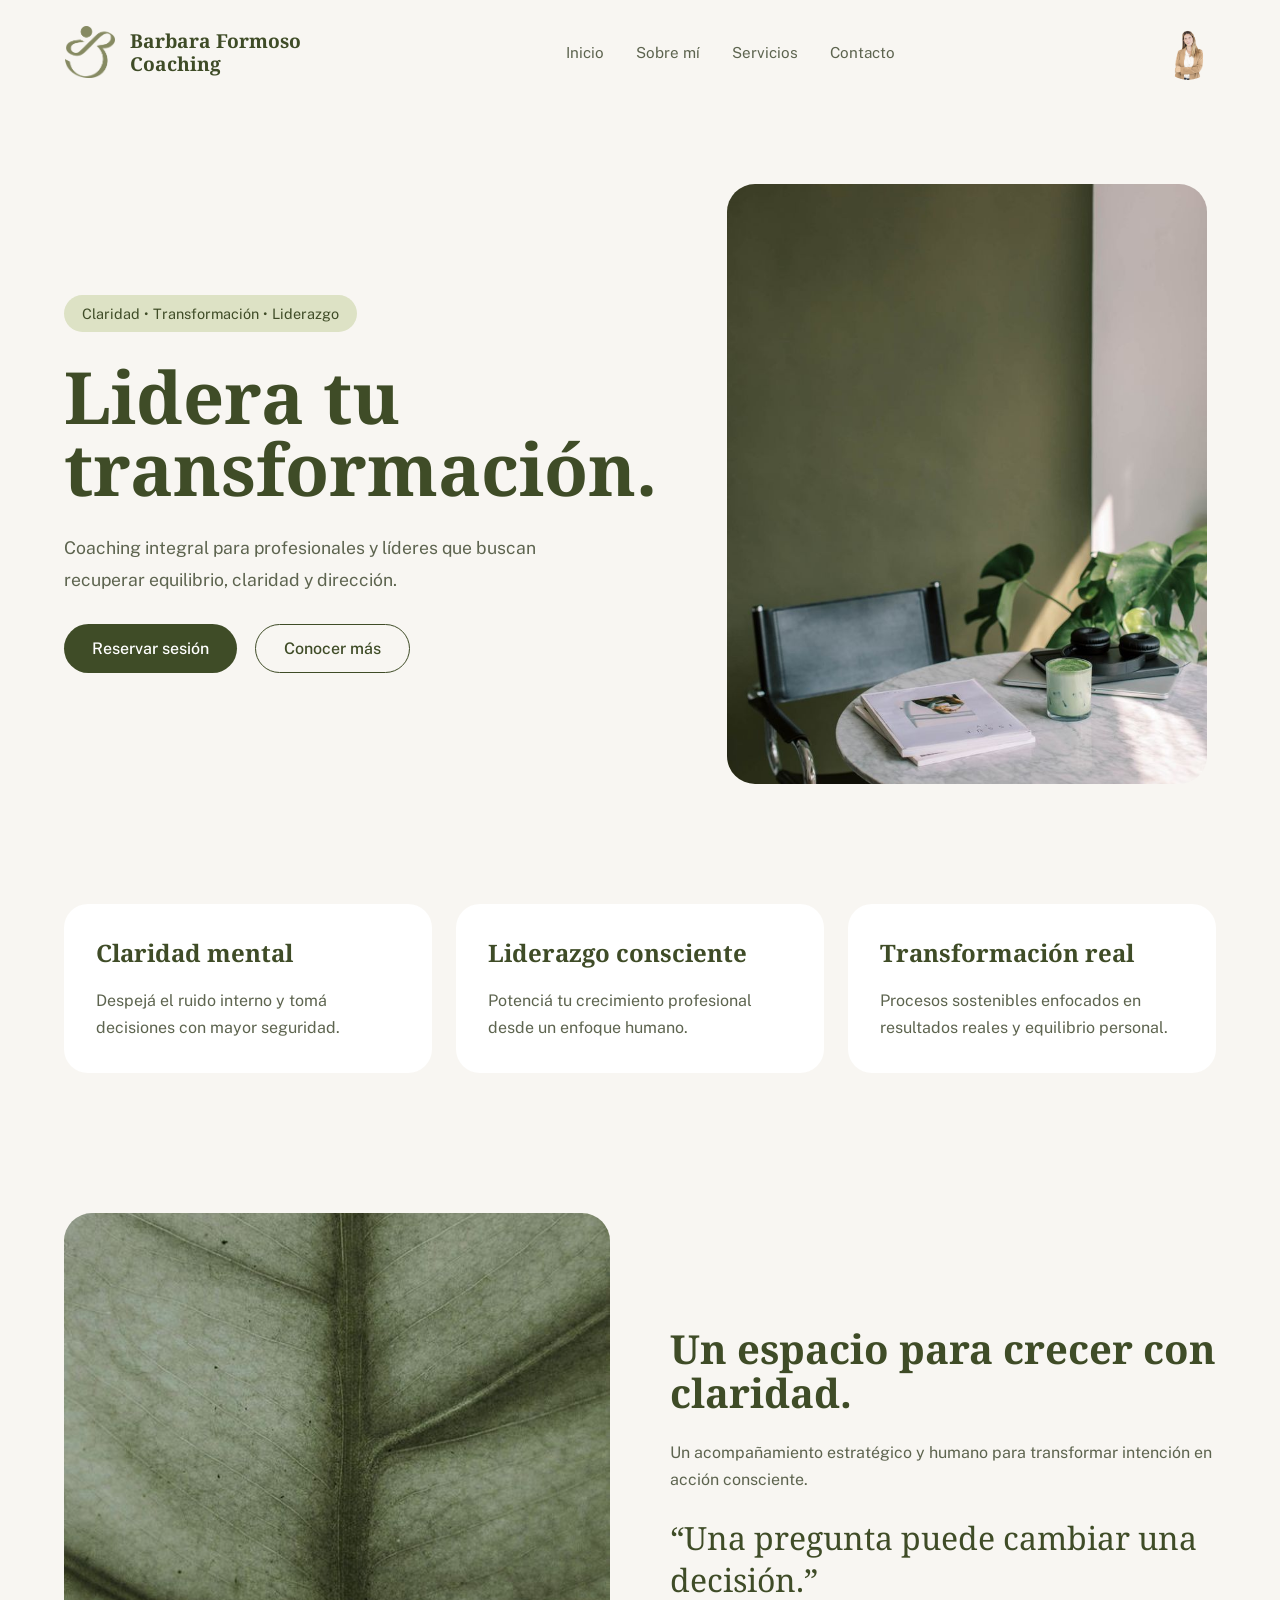
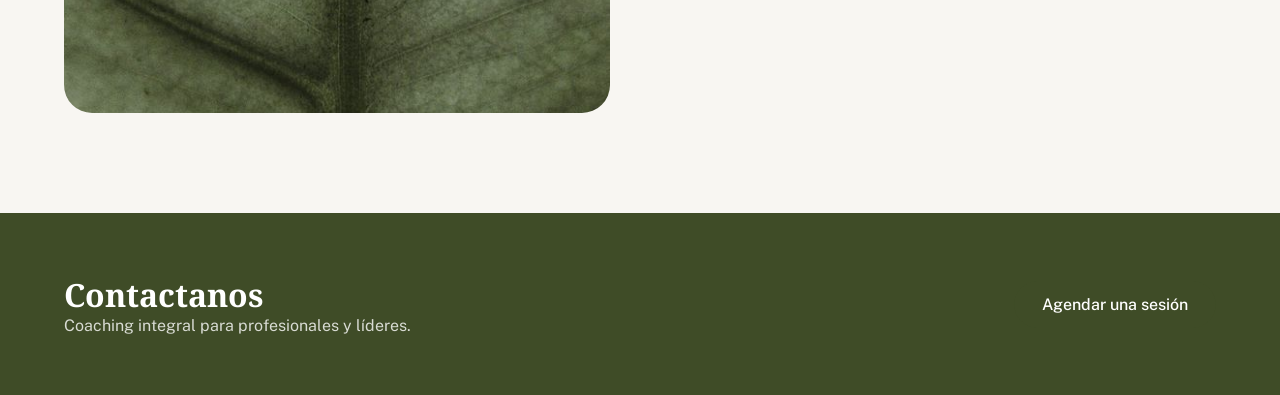
==== index.html @ d47ff6d8 "landing - primera version" ====
<!doctype html>
<html lang="es">
  <head>
    <meta charset="UTF-8" />
    <meta name="viewport" content="width=device-width, initial-scale=1.0" />

    <title>Barbara Formoso | Coaching</title>

    <link rel="preconnect" href="https://fonts.googleapis.com" />
    <link rel="preconnect" href="https://fonts.gstatic.com" crossorigin />

    <link
      href="https://fonts.googleapis.com/css2?family=Droid+Serif:wght@400;700&family=Public+Sans:wght@300;400;500;600&display=swap"
      rel="stylesheet"
    />

    <link rel="stylesheet" href="style.css" />
  </head>

  <body>
    <header class="header">
      <div class="container header__container">
        <div class="header__brand">
          <img
            class="header__logo"
            src="img/logo.png"
            alt="Logo Barbara Formoso"
          />

          <h1 class="header__title">
            Barbara Formoso <br />
            Coaching
          </h1>
        </div>

        <nav class="header__nav">
          <ul class="header__nav-list">
            <li>
              <a class="header__nav-link" href="#">Inicio</a>
            </li>

            <li>
              <a class="header__nav-link" href="#">Sobre mí</a>
            </li>

            <li>
              <a class="header__nav-link" href="#">Servicios</a>
            </li>

            <li>
              <a class="header__nav-link" href="#">Contacto</a>
            </li>
          </ul>
        </nav>

        <div class="header__photo">
          <img src="img/profile_picture.png" alt="Barbara Formoso" />
        </div>
      </div>
    </header>

    <main>
      <section class="hero">
        <div class="container hero__container">
          <div class="hero__content">
            <span class="hero__tag">
              Claridad • Transformación • Liderazgo
            </span>

            <h2 class="hero__title">Lidera tu transformación.</h2>

            <p class="hero__description">
              Coaching integral para profesionales y líderes que buscan
              recuperar equilibrio, claridad y dirección.
            </p>

            <div class="hero__buttons">
              <a class="button" href="#"> Reservar sesión </a>

              <a class="button hero__secondary-button" href="#">
                Conocer más
              </a>
            </div>
          </div>

          <div class="hero__image">
            <img src="img/main_foto.jpg" alt="Imagen workspace" />
          </div>
        </div>
      </section>

      <section class="benefits">
        <div class="container benefits__container">
          <article class="benefits__card">
            <h3 class="benefits__card-title">Claridad mental</h3>

            <p class="benefits__card-text">
              Despejá el ruido interno y tomá decisiones con mayor seguridad.
            </p>
          </article>

          <article class="benefits__card">
            <h3 class="benefits__card-title">Liderazgo consciente</h3>

            <p class="benefits__card-text">
              Potenciá tu crecimiento profesional desde un enfoque humano.
            </p>
          </article>

          <article class="benefits__card">
            <h3 class="benefits__card-title">Transformación real</h3>

            <p class="benefits__card-text">
              Procesos sostenibles enfocados en resultados reales y equilibrio
              personal.
            </p>
          </article>
        </div>
      </section>

      <section class="visual">
        <div class="container visual__container">
          <div class="visual__image">
            <img
              src="img/secondary_foto.jpg"
              alt="Foto de hojas desenfocadas"
            />
          </div>

          <div class="visual__content">
            <h2 class="section-title">Un espacio para crecer con claridad.</h2>

            <p class="section-text">
              Un acompañamiento estratégico y humano para transformar intención
              en acción consciente.
            </p>

            <p class="visual__quote">
              “Una pregunta puede cambiar una decisión.”
            </p>
          </div>
        </div>
      </section>
    </main>

    <footer class="footer">
      <div class="container footer__container">
        <div>
          <h2 class="footer__title">Contactanos</h2>

          <p class="footer__text">
            Coaching integral para profesionales y líderes.
          </p>
        </div>

        <a class="button" href="#"> Agendar una sesión </a>
      </div>
    </footer>
  </body>
</html>
---- style.css ----
:root {
  --color_primario: #3f4c27;
  --color_secundario: #878b62;
  --color_verde: #dde2c5;
  --color_crema: #f6eed9;
  --color_marron: #705a4a;
  --tamaño_container: 1200px;
}

/* ================= RESET ================= */

* {
  margin: 0;
  padding: 0;
  box-sizing: border-box;
}

body {
  font-family: "Public Sans", sans-serif;
  background-color: #f8f6f2;
  color: var(--color_primario);
}

img {
  display: block;
  width: 100%;
}

a {
  text-decoration: none;
  color: inherit;
}

ul {
  list-style: none;
}

/* ================= GLOBAL ================= */

.container {
  width: 90%;
  max-width: var(--tamaño_container);
  margin: 0 auto;
}

.section-title {
  font-family: "Droid Serif", serif;
  font-size: 2.5rem;
  font-weight: 700;
  line-height: 1.1;
}

.section-text {
  color: #5d644f;
  line-height: 1.7;
  font-size: 1rem;
}

.button {
  display: flex;
  align-items: center;
  justify-content: center;

  padding: 14px 28px;

  border-radius: 999px;

  background-color: var(--color_primario);
  color: white;

  font-weight: 500;

  transition: 0.3s;
}

.button:hover {
  background-color: var(--color_marron);
}

/* ================= HEADER ================= */

.header {
  padding: 24px 0;
}

.header__container {
  display: grid;

  grid-template-columns: auto 1fr auto;

  align-items: center;

  gap: 40px;
}

.header__brand {
  display: flex;

  align-items: center;

  gap: 14px;
}

.header__logo {
  width: 52px;
  height: 52px;

  object-fit: contain;
}

.header__title {
  font-family: "Droid Serif", serif;

  font-size: 1.2rem;

  line-height: 1.2;
}

.header__nav {
  justify-self: center;
}

.header__nav-list {
  display: flex;

  gap: 32px;
}

.header__nav-link {
  font-size: 0.95rem;

  color: #5d644f;

  transition: 0.3s;
}

.header__nav-link:hover {
  color: var(--color_primario);
}

.header__photo {
  width: 56px;

  height: 56px;

  border-radius: 50%;

  overflow: hidden;
}

.header__photo img {
  height: 100%;

  object-fit: cover;
}

/* ================= HERO ================= */

.hero {
  padding: 80px 0;
}

.hero__container {
  display: grid;

  grid-template-columns: 1fr 1fr;

  align-items: center;

  gap: 60px;
}

.hero__content {
  display: flex;

  flex-direction: column;

  gap: 28px;
}

.hero__tag {
  width: fit-content;

  padding: 10px 18px;

  border-radius: 999px;

  background-color: var(--color_verde);

  font-size: 0.9rem;
}

.hero__title {
  font-family: "Droid Serif", serif;

  font-size: 4.5rem;

  line-height: 1;

  max-width: 600px;
}

.hero__description {
  max-width: 520px;

  font-size: 1.1rem;

  line-height: 1.8;

  color: #5d644f;
}

.hero__buttons {
  display: flex;

  gap: 18px;
}

.hero__secondary-button {
  border: 1px solid var(--color_primario);

  background: transparent;

  color: var(--color_primario);
}

.hero__image {
  width: 100%;

  max-width: 480px;

  height: 600px;

  justify-self: center;

  overflow: hidden;

  border-radius: 28px;
}

.hero__image img {
  height: 100%;

  object-fit: cover;
}

/* ================= BENEFITS ================= */

.benefits {
  padding: 40px 0 100px;
}

.benefits__container {
  display: grid;

  grid-template-columns: repeat(3, 1fr);

  gap: 24px;
}

.benefits__card {
  padding: 32px;

  border-radius: 24px;

  background-color: white;
}

.benefits__card-title {
  margin-bottom: 18px;

  font-family: "Droid Serif", serif;

  font-size: 1.5rem;
}

.benefits__card-text {
  color: #5d644f;

  line-height: 1.7;
}

/* ================= VISUAL ================= */

.visual {
  padding: 40px 0 100px;
}

.visual__container {
  display: grid;

  grid-template-columns: 1fr 1fr;

  align-items: center;

  gap: 60px;
}

.visual__image {
  height: 500px;

  overflow: hidden;

  border-radius: 28px;
}

.visual__image img {
  height: 100%;

  object-fit: cover;
}

.visual__content {
  display: flex;

  flex-direction: column;

  gap: 24px;
}

.visual__quote {
  font-family: "Droid Serif", serif;

  font-size: 2rem;

  line-height: 1.3;
}

/* ================= FOOTER ================= */

.footer {
  padding: 60px 0;

  background-color: var(--color_primario);

  color: white;
}

.footer__container {
  display: grid;

  grid-template-columns: 1fr auto;

  align-items: center;

  gap: 30px;
}

.footer__title {
  font-family: "Droid Serif", serif;

  font-size: 2rem;
}

.footer__text {
  color: rgba(255, 255, 255, 0.8);
}

/* ================= RESPONSIVE ================= */

@media (max-width: 900px) {
  .header__container {
    grid-template-columns: auto auto;
  }

  .header__nav {
    display: none;
  }

  .hero__container,
  .visual__container {
    grid-template-columns: 1fr;
  }

  .hero__title {
    font-size: 3rem;
  }

  .hero__image {
    max-width: 100%;
  }

  .benefits__container {
    grid-template-columns: 1fr;
  }

  .footer__container {
    grid-template-columns: 1fr;
  }
}
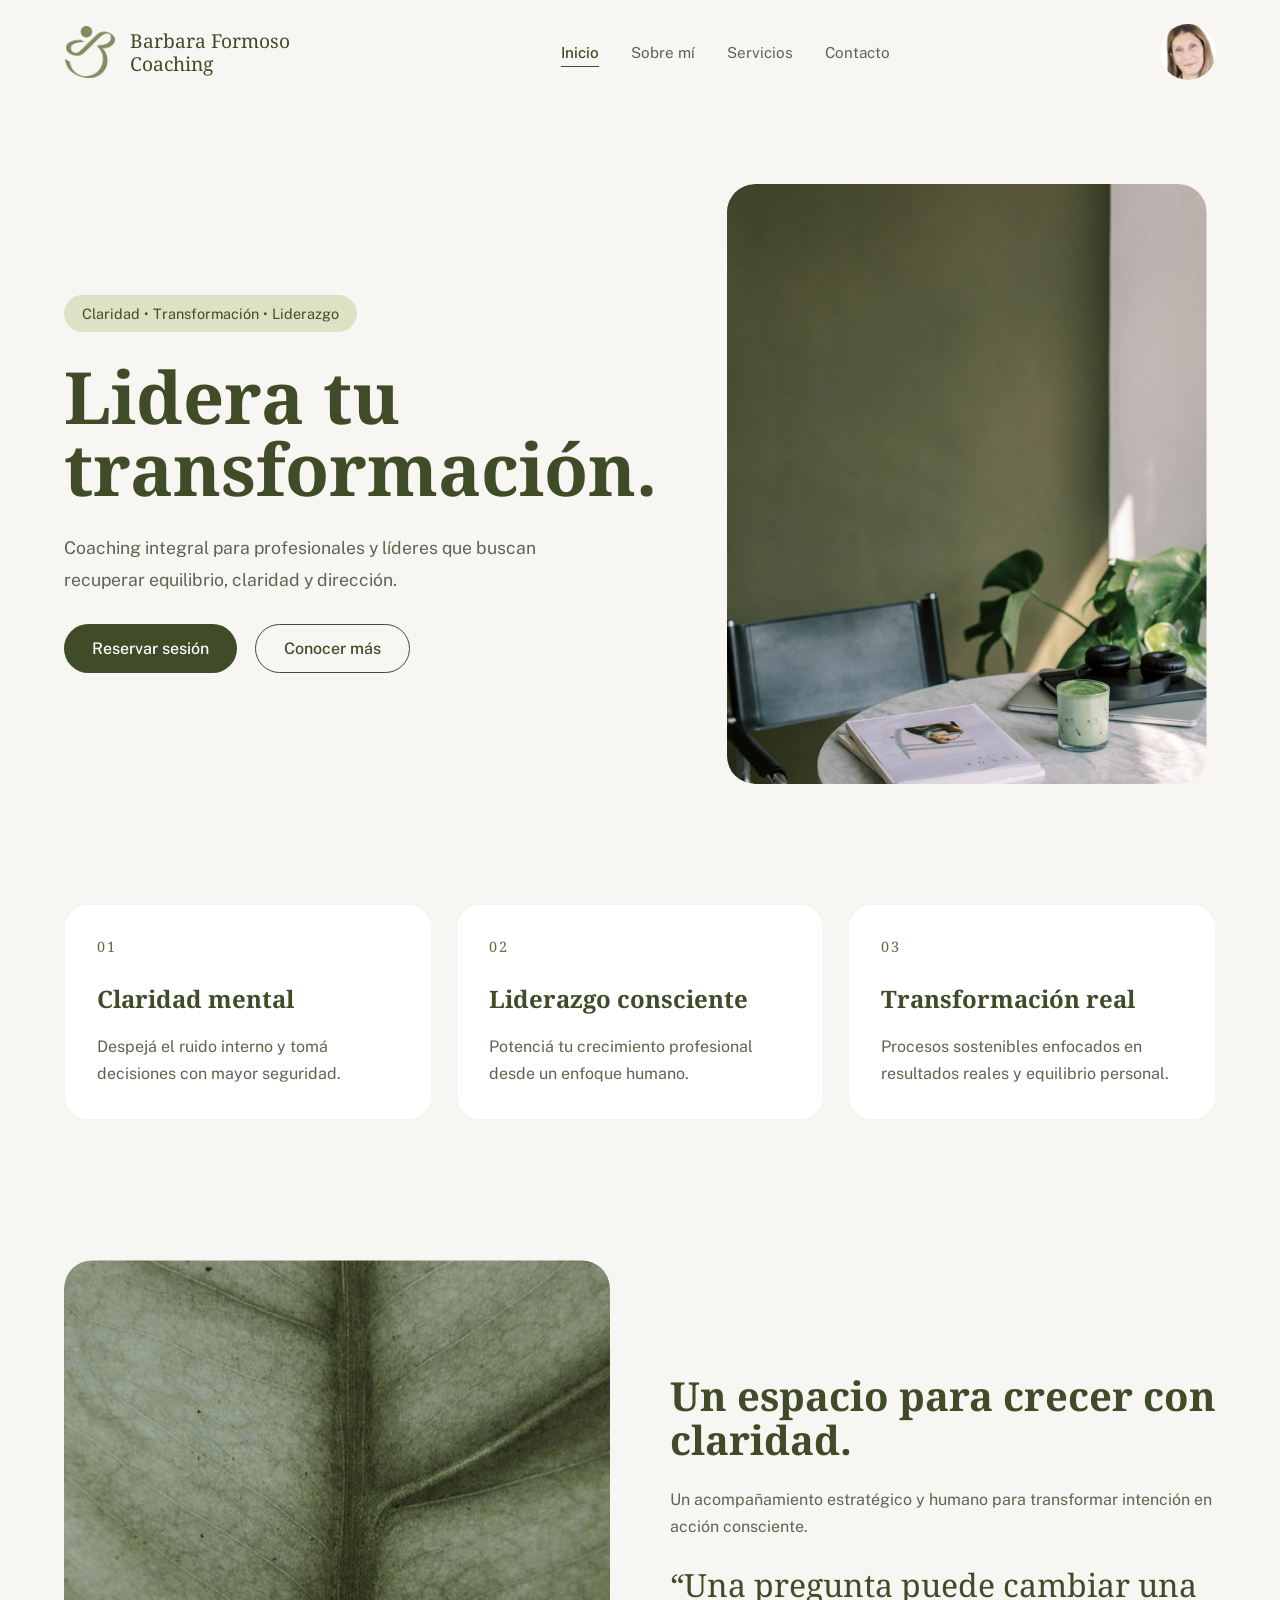
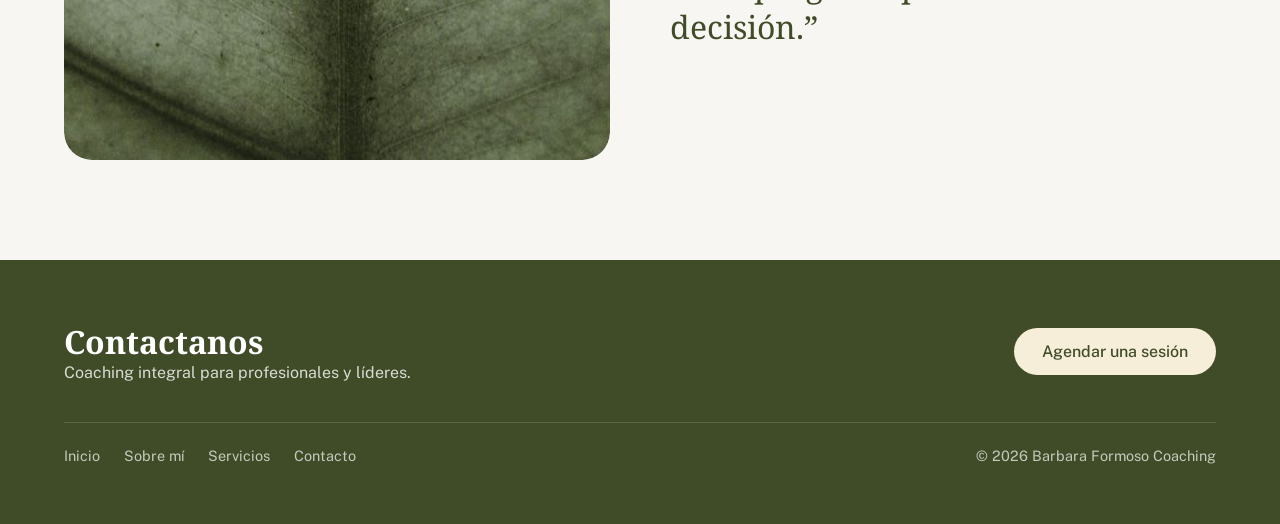
==== commit 12925b82: "Pagina terminada" ====
--- a/index.html
+++ b/index.html
@@ -5,6 +5,18 @@
     <meta name="viewport" content="width=device-width, initial-scale=1.0" />
 
     <title>Barbara Formoso | Coaching</title>
+    <meta
+      name="description"
+      content="Coaching integral para profesionales y líderes que buscan recuperar equilibrio, claridad y dirección."
+    />
+    <link rel="icon" href="img/logo.png" />
+    <meta name="theme-color" content="#3f4c27" />
+
+    <meta property="og:type" content="website" />
+    <meta property="og:locale" content="es_AR" />
+    <meta property="og:site_name" content="Barbara Formoso Coaching" />
+    <meta property="og:title" content="Barbara Formoso | Coaching" />
+    <meta property="og:description" content="Coaching integral para profesionales y líderes que buscan recuperar equilibrio, claridad y dirección." />
 
     <link rel="preconnect" href="https://fonts.googleapis.com" />
     <link rel="preconnect" href="https://fonts.gstatic.com" crossorigin />
@@ -20,42 +32,38 @@
   <body>
     <header class="header">
       <div class="container header__container">
-        <div class="header__brand">
-          <img
-            class="header__logo"
-            src="img/logo.png"
-            alt="Logo Barbara Formoso"
-          />
+        <a class="header__brand" href="index.html" aria-label="Barbara Formoso Coaching, ir al inicio">
+          <img class="header__logo" src="img/logo.png" alt="" width="52" height="52" />
 
-          <h1 class="header__title">
+          <p class="header__title">
             Barbara Formoso <br />
             Coaching
-          </h1>
-        </div>
+          </p>
+        </a>
 
-        <nav class="header__nav">
+        <nav class="header__nav" aria-label="Principal">
           <ul class="header__nav-list">
             <li>
-              <a class="header__nav-link" href="#">Inicio</a>
+              <a class="header__nav-link" href="index.html" aria-current="page">Inicio</a>
             </li>
 
             <li>
-              <a class="header__nav-link" href="#">Sobre mí</a>
+              <a class="header__nav-link" href="sobre-mi.html">Sobre mí</a>
             </li>
 
             <li>
-              <a class="header__nav-link" href="#">Servicios</a>
+              <a class="header__nav-link" href="servicios.html">Servicios</a>
             </li>
 
             <li>
-              <a class="header__nav-link" href="#">Contacto</a>
+              <a class="header__nav-link" href="contacto.html">Contacto</a>
             </li>
           </ul>
         </nav>
 
-        <div class="header__photo">
-          <img src="img/profile_picture.png" alt="Barbara Formoso" />
-        </div>
+        <a class="header__photo" href="sobre-mi.html" aria-label="Conocé a Barbara">
+          <img src="img/barbara_avatar.jpg" alt="" width="56" height="56" />
+        </a>
       </div>
     </header>
 
@@ -67,7 +75,7 @@
               Claridad • Transformación • Liderazgo
             </span>
 
-            <h2 class="hero__title">Lidera tu transformación.</h2>
+            <h1 class="hero__title">Lidera tu transformación.</h1>
 
             <p class="hero__description">
               Coaching integral para profesionales y líderes que buscan
@@ -75,16 +83,22 @@
             </p>
 
             <div class="hero__buttons">
-              <a class="button" href="#"> Reservar sesión </a>
+              <a class="button" href="form.html"> Reservar sesión </a>
 
-              <a class="button hero__secondary-button" href="#">
+              <a class="button hero__secondary-button" href="servicios.html">
                 Conocer más
               </a>
             </div>
           </div>
 
           <div class="hero__image">
-            <img src="img/main_foto.jpg" alt="Imagen workspace" />
+            <img
+              src="img/main_foto.jpg"
+              alt="Mesa de trabajo con una planta y un café, en un espacio luminoso"
+              width="736"
+              height="1104"
+              fetchpriority="high"
+            />
           </div>
         </div>
       </section>
@@ -92,7 +106,7 @@
       <section class="benefits">
         <div class="container benefits__container">
           <article class="benefits__card">
-            <h3 class="benefits__card-title">Claridad mental</h3>
+            <h2 class="benefits__card-title">Claridad mental</h2>
 
             <p class="benefits__card-text">
               Despejá el ruido interno y tomá decisiones con mayor seguridad.
@@ -100,7 +114,7 @@
           </article>
 
           <article class="benefits__card">
-            <h3 class="benefits__card-title">Liderazgo consciente</h3>
+            <h2 class="benefits__card-title">Liderazgo consciente</h2>
 
             <p class="benefits__card-text">
               Potenciá tu crecimiento profesional desde un enfoque humano.
@@ -108,7 +122,7 @@
           </article>
 
           <article class="benefits__card">
-            <h3 class="benefits__card-title">Transformación real</h3>
+            <h2 class="benefits__card-title">Transformación real</h2>
 
             <p class="benefits__card-text">
               Procesos sostenibles enfocados en resultados reales y equilibrio
@@ -123,7 +137,11 @@
           <div class="visual__image">
             <img
               src="img/secondary_foto.jpg"
-              alt="Foto de hojas desenfocadas"
+              alt="Detalle de una hoja verde"
+              width="564"
+              height="1002"
+              loading="lazy"
+              decoding="async"
             />
           </div>
 
@@ -153,8 +171,21 @@
           </p>
         </div>
 
-        <a class="button" href="#"> Agendar una sesión </a>
+        <a class="button" href="form.html"> Agendar una sesión </a>
+      </div>
+
+      <div class="container footer__bottom">
+        <nav aria-label="Pie de página">
+          <ul class="footer__links">
+            <li><a href="index.html">Inicio</a></li>
+            <li><a href="sobre-mi.html">Sobre mí</a></li>
+            <li><a href="servicios.html">Servicios</a></li>
+            <li><a href="contacto.html">Contacto</a></li>
+          </ul>
+        </nav>
+        <p>© <span data-year>2026</span> Barbara Formoso Coaching</p>
       </div>
     </footer>
+    <script src="script.js" defer></script>
   </body>
 </html>
--- a/style.css
+++ b/style.css
@@ -7,8 +7,6 @@
   --tamaño_container: 1200px;
 }
 
-/* ================= RESET ================= */
-
 * {
   margin: 0;
   padding: 0;
@@ -35,8 +33,6 @@
   list-style: none;
 }
 
-/* ================= GLOBAL ================= */
-
 .container {
   width: 90%;
   max-width: var(--tamaño_container);
@@ -77,8 +73,6 @@
   background-color: var(--color_marron);
 }
 
-/* ================= HEADER ================= */
-
 .header {
   padding: 24px 0;
 }
@@ -154,8 +148,6 @@
   object-fit: cover;
 }
 
-/* ================= HERO ================= */
-
 .hero {
   padding: 80px 0;
 }
@@ -244,8 +236,6 @@
   object-fit: cover;
 }
 
-/* ================= BENEFITS ================= */
-
 .benefits {
   padding: 40px 0 100px;
 }
@@ -280,8 +270,6 @@
   line-height: 1.7;
 }
 
-/* ================= VISUAL ================= */
-
 .visual {
   padding: 40px 0 100px;
 }
@@ -326,8 +314,6 @@
   line-height: 1.3;
 }
 
-/* ================= FOOTER ================= */
-
 .footer {
   padding: 60px 0;
 
@@ -355,8 +341,6 @@
 .footer__text {
   color: rgba(255, 255, 255, 0.8);
 }
-
-/* ================= RESPONSIVE ================= */
 
 @media (max-width: 900px) {
   .header__container {
@@ -388,3 +372,681 @@
     grid-template-columns: 1fr;
   }
 }
+
+@view-transition {
+  navigation: auto;
+}
+
+@media (prefers-reduced-motion: reduce) {
+  @view-transition {
+    navigation: none;
+  }
+}
+
+:root {
+  --color_texto_suave: #666a42;
+}
+
+.header__photo {
+  display: block;
+}
+
+button.button {
+  border: 0;
+  font: inherit;
+  cursor: pointer;
+}
+
+.link {
+  color: var(--color_primario);
+  font-weight: 500;
+  text-decoration: underline;
+  text-underline-offset: 3px;
+}
+
+.eyebrow {
+  font-size: 0.8rem;
+  font-weight: 600;
+  letter-spacing: 0.14em;
+  text-transform: uppercase;
+  color: var(--color_texto_suave);
+}
+
+.section {
+  padding: 40px 0 100px;
+}
+
+.section--tight {
+  padding: 0 0 80px;
+}
+
+.section__header {
+  display: flex;
+  flex-direction: column;
+  gap: 16px;
+  max-width: 640px;
+  margin-bottom: 48px;
+}
+
+.split {
+  display: grid;
+  grid-template-columns: 1fr 1fr;
+  gap: 60px;
+  align-items: start;
+}
+
+.split .section__header {
+  margin-bottom: 0;
+}
+
+.prose {
+  display: flex;
+  flex-direction: column;
+  gap: 20px;
+}
+
+.prose .section-text {
+  font-size: 1.1rem;
+}
+
+.page-hero {
+  padding: 60px 0 80px;
+}
+
+.page-hero--compact {
+  padding-bottom: 40px;
+}
+
+.page-hero__container {
+  display: grid;
+  grid-template-columns: 1.1fr 0.9fr;
+  align-items: center;
+  gap: 60px;
+}
+
+.page-hero__container--solo {
+  grid-template-columns: 1fr;
+}
+
+.page-hero__content {
+  display: flex;
+  flex-direction: column;
+  gap: 28px;
+}
+
+.page-hero__title {
+  max-width: 820px;
+  font-family: "Droid Serif", serif;
+  font-size: 4.5rem;
+  line-height: 1.02;
+}
+
+.page-hero__text {
+  max-width: 560px;
+  font-size: 1.1rem;
+  line-height: 1.8;
+  color: #5d644f;
+}
+
+.page-hero__image {
+  width: 100%;
+  max-width: 460px;
+  height: 580px;
+  justify-self: center;
+  overflow: hidden;
+  border-radius: 28px;
+  background-color: var(--color_verde);
+}
+
+.page-hero__image img {
+  height: 100%;
+  object-fit: cover;
+  object-position: center top;
+}
+
+.list-lines li {
+  display: flex;
+  justify-content: space-between;
+  gap: 20px;
+  padding: 22px 0;
+  border-bottom: 1px solid rgba(63, 76, 39, 0.14);
+}
+
+.list-lines li:first-child {
+  padding-top: 0;
+}
+
+.list-lines__title {
+  font-family: "Droid Serif", serif;
+  font-size: 1.2rem;
+}
+
+.list-lines__meta {
+  color: var(--color_texto_suave);
+  text-align: right;
+}
+
+.quote-center {
+  max-width: 820px;
+  margin: 0 auto;
+  text-align: center;
+  font-size: 2.6rem;
+}
+
+.cta-band {
+  display: grid;
+  grid-template-columns: 1fr auto;
+  align-items: center;
+  gap: 30px;
+  padding: 56px 64px;
+  border-radius: 32px;
+  background-color: var(--color_verde);
+}
+
+.cta-band__title {
+  margin-bottom: 10px;
+  font-family: "Droid Serif", serif;
+  font-size: 2.2rem;
+  line-height: 1.15;
+}
+
+.services-grid {
+  display: grid;
+  grid-template-columns: repeat(3, 1fr);
+  gap: 24px;
+  align-items: stretch;
+}
+
+.service-card {
+  display: flex;
+  flex-direction: column;
+  gap: 20px;
+  padding: 36px;
+  border: 1px solid rgba(63, 76, 39, 0.08);
+  border-radius: 28px;
+  background-color: white;
+  transition: transform 0.4s ease, box-shadow 0.4s ease;
+}
+
+.service-card:hover {
+  transform: translateY(-6px);
+  box-shadow: 0 30px 60px -30px rgba(63, 76, 39, 0.35);
+}
+
+.service-card__title {
+  font-family: "Droid Serif", serif;
+  font-size: 1.7rem;
+  line-height: 1.15;
+}
+
+.service-card__chips {
+  display: flex;
+  flex-wrap: wrap;
+  gap: 8px;
+}
+
+.chip {
+  padding: 6px 12px;
+  border-radius: 999px;
+  background-color: var(--color_verde);
+  font-size: 0.82rem;
+}
+
+.service-card__list {
+  display: flex;
+  flex-direction: column;
+  gap: 10px;
+  margin-bottom: 12px;
+}
+
+.service-card__list li {
+  position: relative;
+  padding-left: 24px;
+  line-height: 1.5;
+}
+
+.service-card__list li::before {
+  content: "";
+  position: absolute;
+  left: 0;
+  top: 0.55em;
+  width: 10px;
+  height: 10px;
+  border-radius: 50%;
+  border: 1.5px solid var(--color_secundario);
+}
+
+.service-card .button {
+  margin-top: auto;
+}
+
+.service-card--featured {
+  background-color: var(--color_primario);
+  color: white;
+}
+
+.service-card--featured .section-text,
+.service-card--featured .eyebrow {
+  color: rgba(255, 255, 255, 0.78);
+}
+
+.service-card--featured .chip {
+  background-color: rgba(255, 255, 255, 0.12);
+}
+
+.service-card--featured .service-card__list li::before {
+  border-color: var(--color_verde);
+}
+
+.service-card--featured .button {
+  background-color: var(--color_crema);
+  color: var(--color_primario);
+}
+
+.service-card--featured .button:hover {
+  background-color: var(--color_verde);
+}
+
+.steps {
+  display: grid;
+  grid-template-columns: repeat(4, 1fr);
+  gap: 32px;
+  list-style: none;
+}
+
+.step {
+  display: flex;
+  flex-direction: column;
+  gap: 12px;
+  padding-top: 24px;
+  border-top: 1px solid rgba(63, 76, 39, 0.2);
+}
+
+.step__number {
+  font-family: "Droid Serif", serif;
+  font-size: 2.4rem;
+  color: var(--color_secundario);
+}
+
+.step__title {
+  font-family: "Droid Serif", serif;
+  font-size: 1.25rem;
+}
+
+.channels {
+  display: grid;
+  grid-template-columns: repeat(3, 1fr);
+  gap: 20px;
+}
+
+.channel-card {
+  display: flex;
+  flex-direction: column;
+  gap: 10px;
+  padding: 28px;
+  border: 1px solid rgba(63, 76, 39, 0.08);
+  border-radius: 24px;
+  background-color: white;
+  transition: transform 0.35s ease, box-shadow 0.35s ease, background-color 0.35s ease;
+}
+
+.channel-card:hover {
+  transform: translateY(-4px);
+  background-color: var(--color_crema);
+  box-shadow: 0 24px 50px -30px rgba(63, 76, 39, 0.4);
+}
+
+.channel-card__value {
+  font-family: "Droid Serif", serif;
+  font-size: 1.15rem;
+  overflow-wrap: anywhere;
+}
+
+.channel-card__action {
+  margin-top: auto;
+  padding-top: 12px;
+  font-size: 0.9rem;
+  color: #5d644f;
+}
+
+.faq details {
+  padding: 22px 0;
+  border-bottom: 1px solid rgba(63, 76, 39, 0.14);
+}
+
+.faq details:first-child {
+  padding-top: 0;
+}
+
+.faq summary {
+  display: flex;
+  justify-content: space-between;
+  gap: 20px;
+  font-family: "Droid Serif", serif;
+  font-size: 1.2rem;
+  cursor: pointer;
+  list-style: none;
+}
+
+.faq summary::-webkit-details-marker {
+  display: none;
+}
+
+.faq summary::after {
+  content: "+";
+  flex-shrink: 0;
+  font-family: "Public Sans", sans-serif;
+  font-size: 1.5rem;
+  line-height: 1;
+  color: var(--color_secundario);
+  transition: transform 0.3s ease;
+}
+
+.faq details[open] summary::after {
+  transform: rotate(45deg);
+}
+
+.faq details p {
+  margin-top: 14px;
+}
+
+.booking {
+  display: grid;
+}
+
+.booking .form,
+.booking .form-success {
+  max-width: 860px;
+}
+
+.form,
+.form-success {
+  grid-column: 1;
+  grid-row: 1;
+}
+
+.form {
+  display: grid;
+  gap: 22px;
+  padding: 40px;
+  border-radius: 28px;
+  background-color: white;
+}
+
+.form[hidden] {
+  display: none;
+}
+
+.form__row {
+  display: grid;
+  grid-template-columns: 1fr 1fr;
+  gap: 22px;
+}
+
+.form__field {
+  display: flex;
+  flex-direction: column;
+  gap: 8px;
+  min-width: 0;
+  border: 0;
+}
+
+.form__label {
+  font-size: 0.95rem;
+  font-weight: 500;
+  padding: 0;
+}
+
+legend.form__label {
+  margin-bottom: 8px;
+}
+
+.form__optional {
+  font-weight: 400;
+  color: var(--color_texto_suave);
+}
+
+.form__input {
+  width: 100%;
+  padding: 14px 18px;
+  border: 1px solid rgba(63, 76, 39, 0.2);
+  border-radius: 14px;
+  background-color: #fbfaf6;
+  color: var(--color_primario);
+  font: inherit;
+  transition: border-color 0.25s ease, box-shadow 0.25s ease;
+}
+
+.form__input:focus {
+  outline: none;
+  border-color: var(--color_primario);
+  box-shadow: 0 0 0 4px rgba(135, 139, 98, 0.22);
+}
+
+textarea.form__input {
+  min-height: 140px;
+  resize: vertical;
+}
+
+.form__field.is-invalid .form__input {
+  border-color: #a0442c;
+}
+
+.form__error {
+  font-size: 0.85rem;
+  color: #a0442c;
+}
+
+.form__error:empty {
+  display: none;
+}
+
+.form__options {
+  display: flex;
+  flex-wrap: wrap;
+  gap: 10px;
+}
+
+.option {
+  position: relative;
+}
+
+.option input {
+  position: absolute;
+  opacity: 0;
+  pointer-events: none;
+}
+
+.option span {
+  display: inline-block;
+  padding: 11px 22px;
+  border: 1px solid rgba(63, 76, 39, 0.25);
+  border-radius: 999px;
+  cursor: pointer;
+  transition: background-color 0.25s ease, color 0.25s ease;
+}
+
+.option input:checked + span {
+  background-color: var(--color_primario);
+  border-color: var(--color_primario);
+  color: white;
+}
+
+.option input:focus-visible + span {
+  outline: 2px solid var(--color_secundario);
+  outline-offset: 3px;
+}
+
+.form__check {
+  display: flex;
+  align-items: flex-start;
+  gap: 10px;
+  font-size: 0.92rem;
+  line-height: 1.5;
+  color: #5d644f;
+  cursor: pointer;
+}
+
+.form__check input {
+  margin-top: 3px;
+  width: 18px;
+  height: 18px;
+  accent-color: var(--color_primario);
+}
+
+.form__status {
+  padding: 14px 18px;
+  border-radius: 14px;
+  background-color: #f4e1d9;
+  color: #7a2f1a;
+}
+
+.form__submit {
+  justify-self: start;
+}
+
+.form__submit:disabled {
+  opacity: 0.7;
+  cursor: progress;
+}
+
+.form-success {
+  display: flex;
+  flex-direction: column;
+  align-items: flex-start;
+  gap: 20px;
+  padding: 48px 40px;
+  border-radius: 28px;
+  background-color: white;
+  outline: none;
+}
+
+.form-success[hidden] {
+  display: none;
+}
+
+.form-success__icon {
+  display: grid;
+  place-items: center;
+  width: 56px;
+  height: 56px;
+  border-radius: 50%;
+  background-color: var(--color_verde);
+  font-size: 1.4rem;
+}
+
+.form-success__demo {
+  padding: 12px 16px;
+  border-radius: 12px;
+  background-color: var(--color_crema);
+  font-size: 0.9rem;
+  color: var(--color_marron);
+}
+
+.footer__bottom {
+  display: flex;
+  flex-wrap: wrap;
+  justify-content: space-between;
+  align-items: center;
+  gap: 20px;
+  margin-top: 40px;
+  padding-top: 24px;
+  border-top: 1px solid rgba(255, 255, 255, 0.15);
+  font-size: 0.9rem;
+  color: rgba(255, 255, 255, 0.7);
+}
+
+.footer__links {
+  display: flex;
+  flex-wrap: wrap;
+  gap: 24px;
+}
+
+.footer__links a {
+  transition: color 0.3s;
+}
+
+.footer__links a:hover {
+  color: white;
+}
+
+@media (max-width: 1000px) {
+  .steps {
+    grid-template-columns: repeat(2, 1fr);
+  }
+}
+
+@media (max-width: 900px) {
+  .page-hero {
+    padding: 32px 0 56px;
+  }
+
+  .page-hero__container,
+  .channels,
+  .split,
+  .services-grid,
+  .booking {
+    grid-template-columns: 1fr;
+  }
+
+  .split {
+    gap: 32px;
+  }
+
+  .page-hero__title {
+    font-size: 3rem;
+  }
+
+  .page-hero__image {
+    max-width: 100%;
+    height: 460px;
+  }
+
+  .quote-center {
+    font-size: 1.9rem;
+  }
+
+  .cta-band {
+    grid-template-columns: 1fr;
+    padding: 36px 28px;
+  }
+
+  .cta-band .button {
+    justify-self: start;
+  }
+
+  .form {
+    padding: 28px 22px;
+  }
+
+  .form__row {
+    grid-template-columns: 1fr;
+  }
+}
+
+@media (max-width: 560px) {
+  .hero__title,
+  .page-hero__title {
+    font-size: clamp(2.1rem, 10.5vw, 3rem);
+  }
+
+  .channels,
+  .steps {
+    grid-template-columns: 1fr;
+  }
+
+  .list-lines li {
+    flex-direction: column;
+    gap: 6px;
+  }
+
+  .list-lines__meta {
+    text-align: left;
+  }
+}
+
+.page-hero--404 {
+  min-height: 60vh;
+  display: flex;
+  align-items: center;
+}
